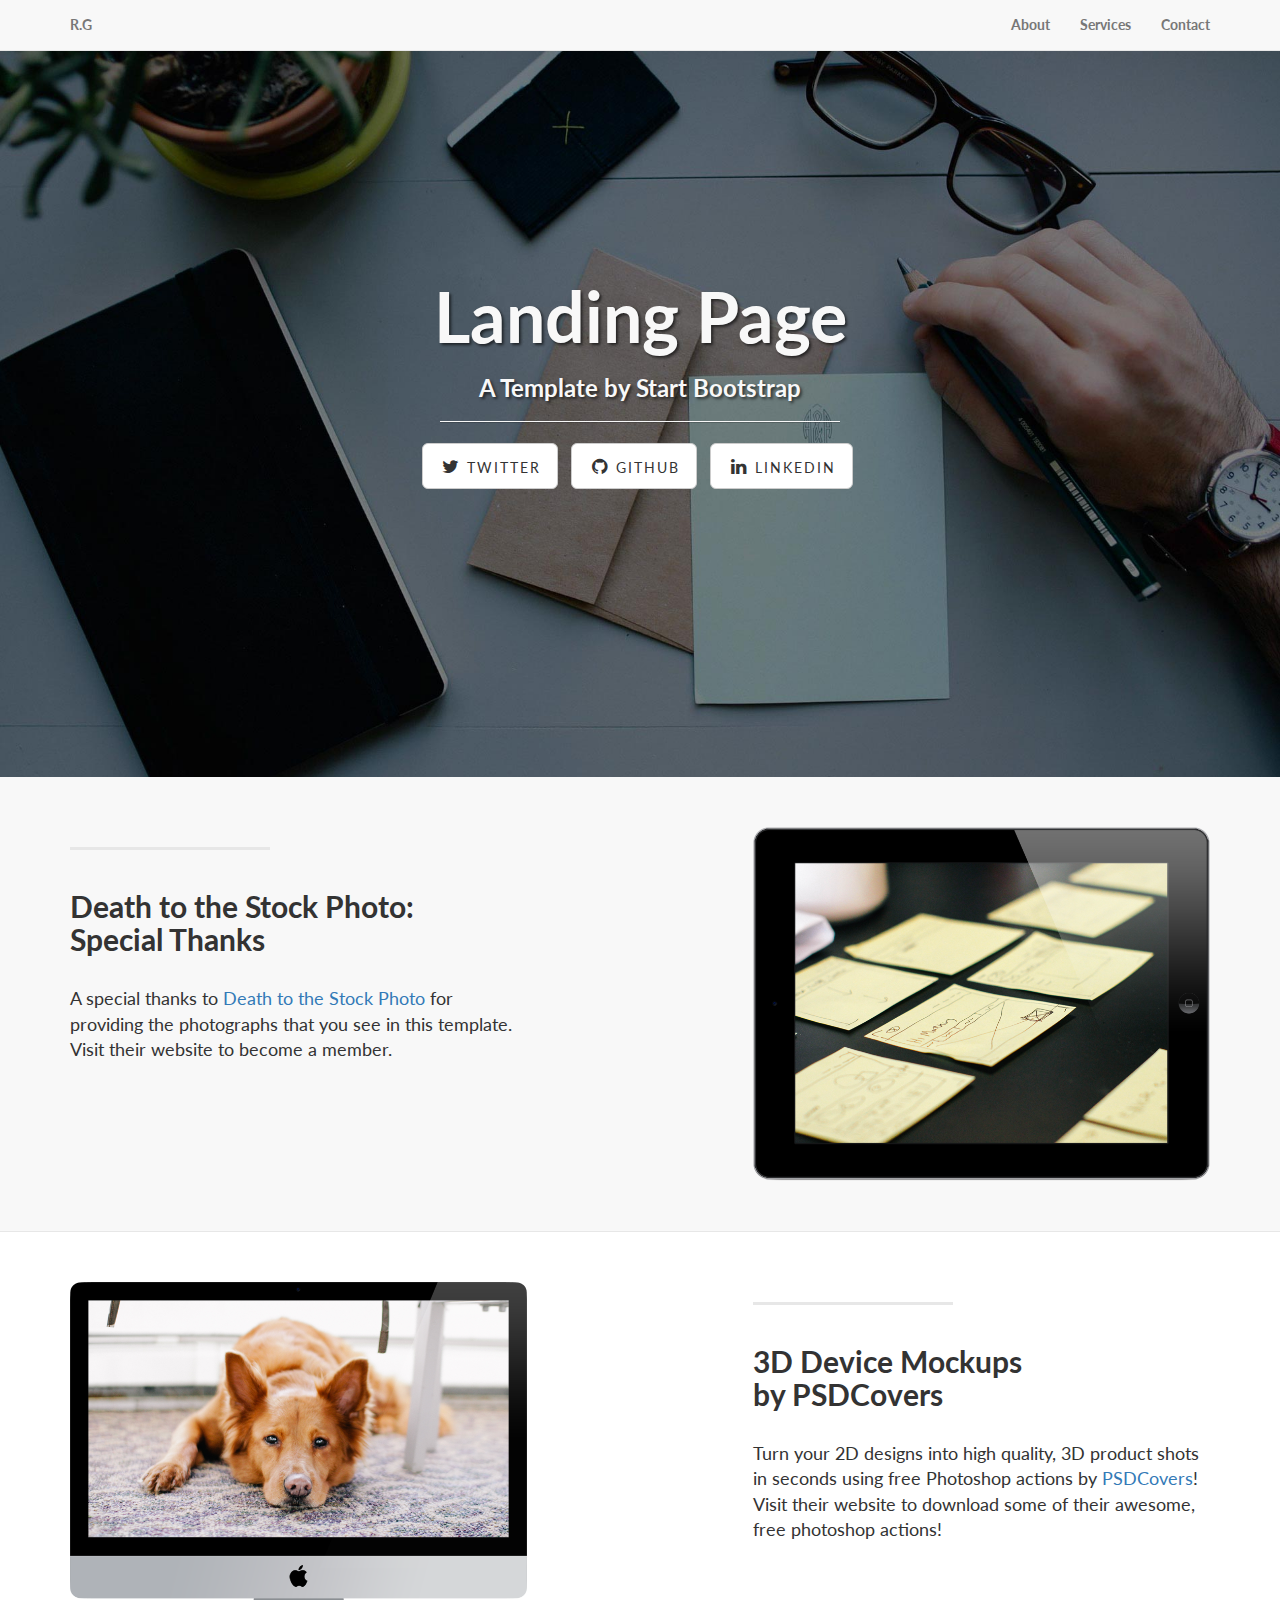
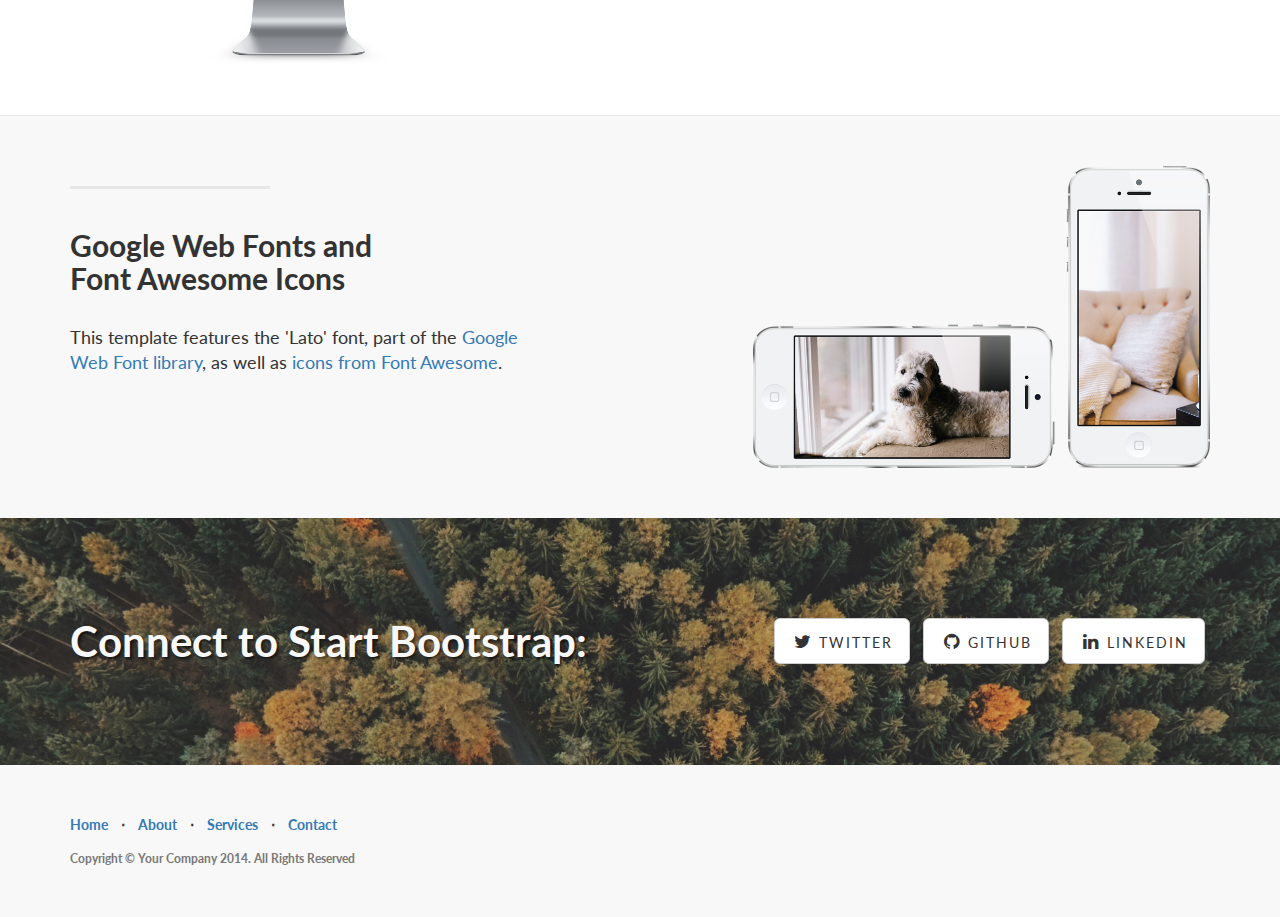
==== index.html @ 54e09ab8 "Dir change" ====
<!DOCTYPE html>
<html lang="en">

<head>

    <meta charset="utf-8">
    <meta http-equiv="X-UA-Compatible" content="IE=edge">
    <meta name="viewport" content="width=device-width, initial-scale=1">
    <meta name="description" content="">
    <meta name="author" content="">

    <title>Revolution Geospatial</title>

    <!-- Bootstrap Core CSS -->
    <link href="css/bootstrap.min.css" rel="stylesheet">

    <!-- Custom CSS -->
    <link href="css/landing-page.css" rel="stylesheet">

    <!-- Custom Fonts -->
    <link href="font-awesome/css/font-awesome.min.css" rel="stylesheet" type="text/css">
    <link href="https://fonts.googleapis.com/css?family=Lato:300,400,700,300italic,400italic,700italic" rel="stylesheet" type="text/css">

    <!-- HTML5 Shim and Respond.js IE8 support of HTML5 elements and media queries -->
    <!-- WARNING: Respond.js doesn't work if you view the page via file:// -->
    <!--[if lt IE 9]>
        <script src="https://oss.maxcdn.com/libs/html5shiv/3.7.0/html5shiv.js"></script>
        <script src="https://oss.maxcdn.com/libs/respond.js/1.4.2/respond.min.js"></script>
    <![endif]-->

</head>

<body>

    <!-- Navigation -->
    <nav class="navbar navbar-default navbar-fixed-top topnav" role="navigation">
        <div class="container topnav">
            <!-- Brand and toggle get grouped for better mobile display -->
            <div class="navbar-header">
                <button type="button" class="navbar-toggle" data-toggle="collapse" data-target="#bs-example-navbar-collapse-1">
                    <span class="sr-only">Toggle navigation</span>
                    <span class="icon-bar"></span>
                    <span class="icon-bar"></span>
                    <span class="icon-bar"></span>
                </button>
                <a class="navbar-brand topnav" href="#">R.G</a>
            </div>
            <!-- Collect the nav links, forms, and other content for toggling -->
            <div class="collapse navbar-collapse" id="bs-example-navbar-collapse-1">
                <ul class="nav navbar-nav navbar-right">
                    <li>
                        <a href="#about">About</a>
                    </li>
                    <li>
                        <a href="#services">Services</a>
                    </li>
                    <li>
                        <a href="#contact">Contact</a>
                    </li>
                </ul>
            </div>
            <!-- /.navbar-collapse -->
        </div>
        <!-- /.container -->
    </nav>


    <!-- Header -->
    <a name="about"></a>
    <div class="intro-header">
        <div class="container">

            <div class="row">
                <div class="col-lg-12">
                    <div class="intro-message">
                        <h1>Landing Page</h1>
                        <h3>A Template by Start Bootstrap</h3>
                        <hr class="intro-divider">
                        <ul class="list-inline intro-social-buttons">
                            <li>
                                <a href="https://twitter.com/SBootstrap" class="btn btn-default btn-lg"><i class="fa fa-twitter fa-fw"></i> <span class="network-name">Twitter</span></a>
                            </li>
                            <li>
                                <a href="https://github.com/IronSummitMedia/startbootstrap" class="btn btn-default btn-lg"><i class="fa fa-github fa-fw"></i> <span class="network-name">Github</span></a>
                            </li>
                            <li>
                                <a href="#" class="btn btn-default btn-lg"><i class="fa fa-linkedin fa-fw"></i> <span class="network-name">Linkedin</span></a>
                            </li>
                        </ul>
                    </div>
                </div>
            </div>

        </div>
        <!-- /.container -->

    </div>
    <!-- /.intro-header -->

    <!-- Page Content -->

	<a  name="services"></a>
    <div class="content-section-a">

        <div class="container">
            <div class="row">
                <div class="col-lg-5 col-sm-6">
                    <hr class="section-heading-spacer">
                    <div class="clearfix"></div>
                    <h2 class="section-heading">Death to the Stock Photo:<br>Special Thanks</h2>
                    <p class="lead">A special thanks to <a target="_blank" href="http://join.deathtothestockphoto.com/">Death to the Stock Photo</a> for providing the photographs that you see in this template. Visit their website to become a member.</p>
                </div>
                <div class="col-lg-5 col-lg-offset-2 col-sm-6">
                    <img class="img-responsive" src="img/ipad.png" alt="">
                </div>
            </div>

        </div>
        <!-- /.container -->

    </div>
    <!-- /.content-section-a -->

    <div class="content-section-b">

        <div class="container">

            <div class="row">
                <div class="col-lg-5 col-lg-offset-1 col-sm-push-6  col-sm-6">
                    <hr class="section-heading-spacer">
                    <div class="clearfix"></div>
                    <h2 class="section-heading">3D Device Mockups<br>by PSDCovers</h2>
                    <p class="lead">Turn your 2D designs into high quality, 3D product shots in seconds using free Photoshop actions by <a target="_blank" href="http://www.psdcovers.com/">PSDCovers</a>! Visit their website to download some of their awesome, free photoshop actions!</p>
                </div>
                <div class="col-lg-5 col-sm-pull-6  col-sm-6">
                    <img class="img-responsive" src="img/dog.png" alt="">
                </div>
            </div>

        </div>
        <!-- /.container -->

    </div>
    <!-- /.content-section-b -->

    <div class="content-section-a">

        <div class="container">

            <div class="row">
                <div class="col-lg-5 col-sm-6">
                    <hr class="section-heading-spacer">
                    <div class="clearfix"></div>
                    <h2 class="section-heading">Google Web Fonts and<br>Font Awesome Icons</h2>
                    <p class="lead">This template features the 'Lato' font, part of the <a target="_blank" href="http://www.google.com/fonts">Google Web Font library</a>, as well as <a target="_blank" href="http://fontawesome.io">icons from Font Awesome</a>.</p>
                </div>
                <div class="col-lg-5 col-lg-offset-2 col-sm-6">
                    <img class="img-responsive" src="img/phones.png" alt="">
                </div>
            </div>

        </div>
        <!-- /.container -->

    </div>
    <!-- /.content-section-a -->

	<a  name="contact"></a>
    <div class="banner">

        <div class="container">

            <div class="row">
                <div class="col-lg-6">
                    <h2>Connect to Start Bootstrap:</h2>
                </div>
                <div class="col-lg-6">
                    <ul class="list-inline banner-social-buttons">
                        <li>
                            <a href="https://twitter.com/SBootstrap" class="btn btn-default btn-lg"><i class="fa fa-twitter fa-fw"></i> <span class="network-name">Twitter</span></a>
                        </li>
                        <li>
                            <a href="https://github.com/IronSummitMedia/startbootstrap" class="btn btn-default btn-lg"><i class="fa fa-github fa-fw"></i> <span class="network-name">Github</span></a>
                        </li>
                        <li>
                            <a href="#" class="btn btn-default btn-lg"><i class="fa fa-linkedin fa-fw"></i> <span class="network-name">Linkedin</span></a>
                        </li>
                    </ul>
                </div>
            </div>

        </div>
        <!-- /.container -->

    </div>
    <!-- /.banner -->

    <!-- Footer -->
    <footer>
        <div class="container">
            <div class="row">
                <div class="col-lg-12">
                    <ul class="list-inline">
                        <li>
                            <a href="#">Home</a>
                        </li>
                        <li class="footer-menu-divider">&sdot;</li>
                        <li>
                            <a href="#about">About</a>
                        </li>
                        <li class="footer-menu-divider">&sdot;</li>
                        <li>
                            <a href="#services">Services</a>
                        </li>
                        <li class="footer-menu-divider">&sdot;</li>
                        <li>
                            <a href="#contact">Contact</a>
                        </li>
                    </ul>
                    <p class="copyright text-muted small">Copyright &copy; Your Company 2014. All Rights Reserved</p>
                </div>
            </div>
        </div>
    </footer>

    <!-- jQuery -->
    <script src="js/jquery.js"></script>

    <!-- Bootstrap Core JavaScript -->
    <script src="js/bootstrap.min.js"></script>

</body>

</html>
---- css/landing-page.css ----
/*
 * Start Bootstrap - Landing Page (http://startbootstrap.com/)
 * Copyright 2013-2016 Start Bootstrap
 * Licensed under MIT (https://github.com/BlackrockDigital/startbootstrap/blob/gh-pages/LICENSE)
 */

body,
html {
    width: 100%;
    height: 100%;
}

body,
h1,
h2,
h3,
h4,
h5,
h6 {
    font-family: "Lato","Helvetica Neue",Helvetica,Arial,sans-serif;
    font-weight: 700;
}

.topnav {
    font-size: 14px;
}

.lead {
    font-size: 18px;
    font-weight: 400;
}

.intro-header {
    padding-top: 50px; /* If you're making other pages, make sure there is 50px of padding to make sure the navbar doesn't overlap content! */
    padding-bottom: 50px;
    text-align: center;
    color: #f8f8f8;
    background: url(../img/intro-bg.jpg) no-repeat center center;
    background-size: cover;
}

.intro-message {
    position: relative;
    padding-top: 20%;
    padding-bottom: 20%;
}

.intro-message > h1 {
    margin: 0;
    text-shadow: 2px 2px 3px rgba(0,0,0,0.6);
    font-size: 5em;
}

.intro-divider {
    width: 400px;
    border-top: 1px solid #f8f8f8;
    border-bottom: 1px solid rgba(0,0,0,0.2);
}

.intro-message > h3 {
    text-shadow: 2px 2px 3px rgba(0,0,0,0.6);
}

@media(max-width:767px) {
    .intro-message {
        padding-bottom: 15%;
    }

    .intro-message > h1 {
        font-size: 3em;
    }

    ul.intro-social-buttons > li {
        display: block;
        margin-bottom: 20px;
        padding: 0;
    }

    ul.intro-social-buttons > li:last-child {
        margin-bottom: 0;
    }

    .intro-divider {
        width: 100%;
    }
}

.network-name {
    text-transform: uppercase;
    font-size: 14px;
    font-weight: 400;
    letter-spacing: 2px;
}

.content-section-a {
    padding: 50px 0;
    background-color: #f8f8f8;
}

.content-section-b {
    padding: 50px 0;
    border-top: 1px solid #e7e7e7;
    border-bottom: 1px solid #e7e7e7;
}

.section-heading {
    margin-bottom: 30px;
}

.section-heading-spacer {
    float: left;
    width: 200px;
    border-top: 3px solid #e7e7e7;
}

.banner {
    padding: 100px 0;
    color: #f8f8f8;
    background: url(../img/banner-bg.jpg) no-repeat center center;
    background-size: cover;
}

.banner h2 {
    margin: 0;
    text-shadow: 2px 2px 3px rgba(0,0,0,0.6);
    font-size: 3em;
}

.banner ul {
    margin-bottom: 0;
}

.banner-social-buttons {
    float: right;
    margin-top: 0;
}

@media(max-width:1199px) {
    ul.banner-social-buttons {
        float: left;
        margin-top: 15px;
    }
}

@media(max-width:767px) {
    .banner h2 {
        margin: 0;
        text-shadow: 2px 2px 3px rgba(0,0,0,0.6);
        font-size: 3em;
    }

    ul.banner-social-buttons > li {
        display: block;
        margin-bottom: 20px;
        padding: 0;
    }

    ul.banner-social-buttons > li:last-child {
        margin-bottom: 0;
    }
}

footer {
    padding: 50px 0;
    background-color: #f8f8f8;
}

p.copyright {
    margin: 15px 0 0;
}
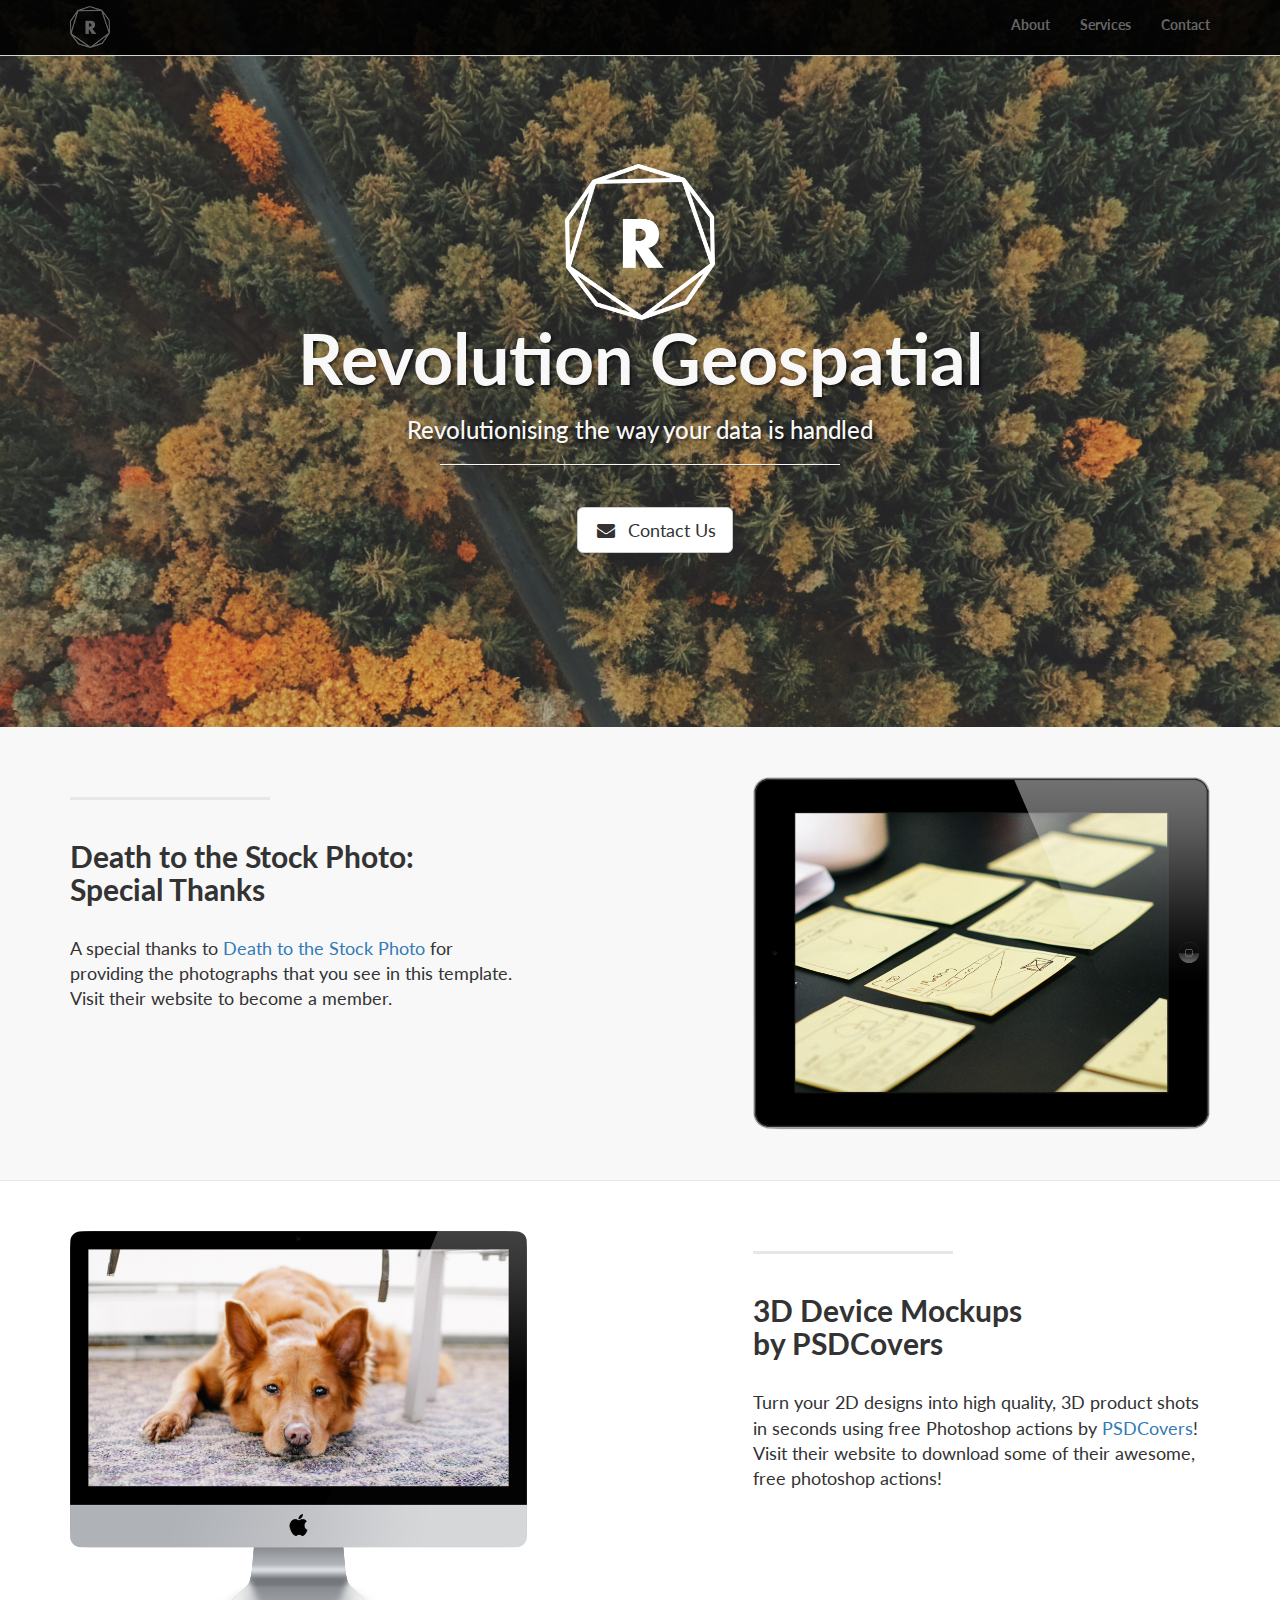
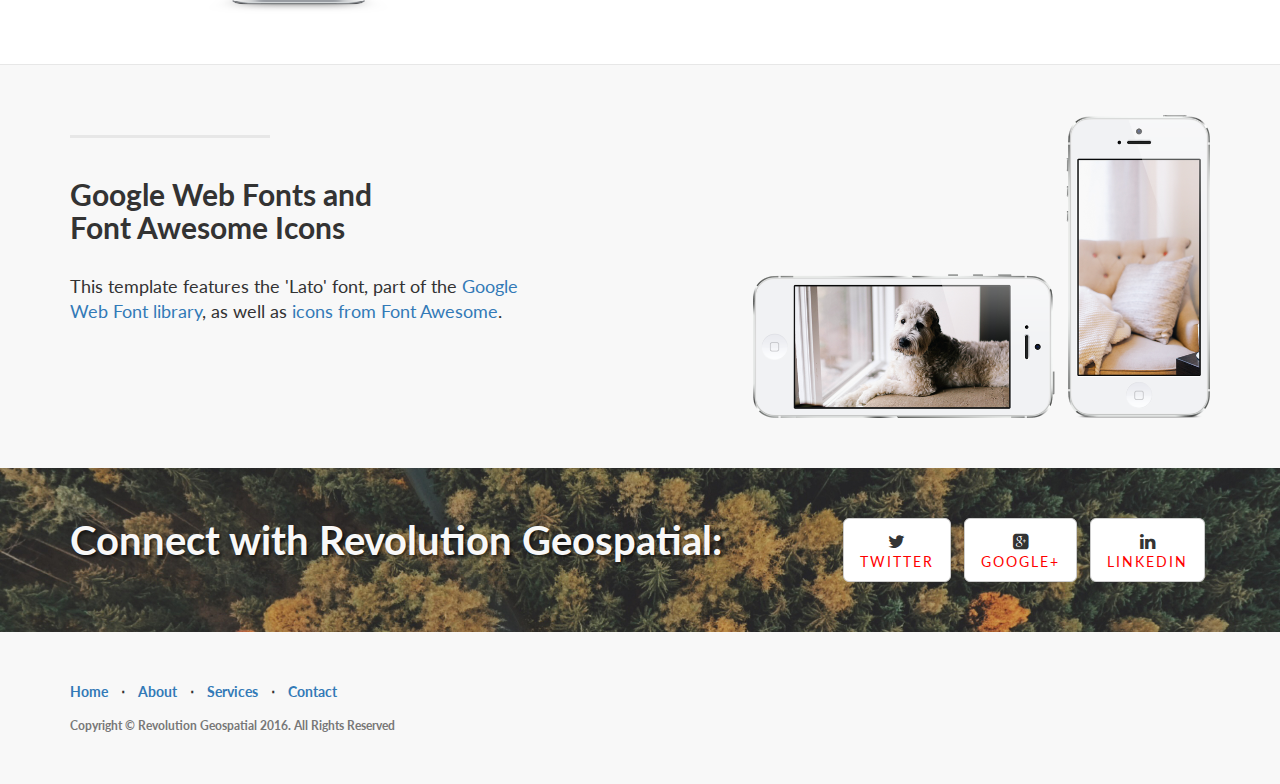
==== commit aa75d356: "Website update" ====
--- a/index.html
+++ b/index.html
@@ -43,7 +43,7 @@
                     <span class="icon-bar"></span>
                     <span class="icon-bar"></span>
                 </button>
-                <a class="navbar-brand topnav" href="#">R.G</a>
+              <a class="navbar-brand topnav" href="#"><img src="img/Logo_Navbar.png" alt="nav logo" style="width: 40px; margin-top: -9px; color: white;"></a>
             </div>
             <!-- Collect the nav links, forms, and other content for toggling -->
             <div class="collapse navbar-collapse" id="bs-example-navbar-collapse-1">
@@ -73,20 +73,63 @@
             <div class="row">
                 <div class="col-lg-12">
                     <div class="intro-message">
-                        <h1>Landing Page</h1>
-                        <h3>A Template by Start Bootstrap</h3>
+
+                        <img src="img/Logo_White.png" style="width:150px; height:150xp">
+
+                        <h1>Revolution Geospatial</h1>
+
+                        <h3>Revolutionising the way your data is handled</h3>
+
                         <hr class="intro-divider">
-                        <ul class="list-inline intro-social-buttons">
-                            <li>
-                                <a href="https://twitter.com/SBootstrap" class="btn btn-default btn-lg"><i class="fa fa-twitter fa-fw"></i> <span class="network-name">Twitter</span></a>
-                            </li>
-                            <li>
-                                <a href="https://github.com/IronSummitMedia/startbootstrap" class="btn btn-default btn-lg"><i class="fa fa-github fa-fw"></i> <span class="network-name">Github</span></a>
-                            </li>
-                            <li>
-                                <a href="#" class="btn btn-default btn-lg"><i class="fa fa-linkedin fa-fw"></i> <span class="network-name">Linkedin</span></a>
-                            </li>
-                        </ul>
+
+                        <div class="container">
+                          <div class="row">
+                            <div class="contact-button">
+                              <h1 class="text-center"><a href="#myModal" role="button" class="btn btn-default btn-lg" data-toggle="modal"><i class="fa fa-envelope fa-fw" style="margin-right: 10px;"></i>Contact Us</a></h1>
+                            </div>
+                          </div>
+                        </div>
+
+                      <!-- Contact Modal -->
+
+                        <div id="myModal" class="modal fade" tabindex="-1" role="dialog" aria-labelledby="myModalLabel" aria-hidden="true">
+                          <div class="modal-dialog">
+                            <div class="modal-content">
+                              <div class="modal-header">
+                                <button type="button" class="close" data-dismiss="modal" aria-hidden="true">×</button>
+                                <h3 id="myModalLabel">We'd Love to Hear From You</h3>
+                              </div>
+                              <div class="modal-body">
+                                <form action="https://formspree.io/your@email.com" method="POST" class="form-horizontal col-sm-12">
+                                  <div class="form-group">
+                                    <label><span>Name</span></label>
+                                    <input type="text" placeholder="Your Name" name="name" >
+                                  </div>
+                                  <div class="form-group">
+                                    <label><span>Email</span></label>
+                                    <input type="text" placeholder="Your Email" name="name">
+                                  </div>
+                                  <div class="form-group">
+                                    <label><span>Phone</span></label>
+                                    <input type="text" placeholder="Your Number" name="name">
+                                  </div>
+                                  <div class="form-group">
+                                    <label><span>How Can We Help</span></label>
+                                    <textarea class="form-control" placeholder="Your message here.." data-placement="top" data-trigger="manual"></textarea>
+                                  </div>
+                                  <input type="submit" value="Send">
+                                </form>
+                              </div>
+                            <div class="modal-footer">
+                              <button class="btn" data-dismiss="modal" aria-hidden="true">Cancel</button>
+                            </div>
+
+                      <!-- ./Contact Modal -->
+
+                          </div>
+                        </div>
+                      </div>
+
                     </div>
                 </div>
             </div>
@@ -171,20 +214,20 @@
         <div class="container">
 
             <div class="row">
-                <div class="col-lg-6">
-                    <h2>Connect to Start Bootstrap:</h2>
-                </div>
-                <div class="col-lg-6">
+                <div class="col-lg-7">
+                    <h2>Connect with Revolution Geospatial:</h2>
+                </div>
+                <div class="col-lg-5">
                     <ul class="list-inline banner-social-buttons">
-                        <li>
-                            <a href="https://twitter.com/SBootstrap" class="btn btn-default btn-lg"><i class="fa fa-twitter fa-fw"></i> <span class="network-name">Twitter</span></a>
-                        </li>
-                        <li>
-                            <a href="https://github.com/IronSummitMedia/startbootstrap" class="btn btn-default btn-lg"><i class="fa fa-github fa-fw"></i> <span class="network-name">Github</span></a>
-                        </li>
-                        <li>
-                            <a href="#" class="btn btn-default btn-lg"><i class="fa fa-linkedin fa-fw"></i> <span class="network-name">Linkedin</span></a>
-                        </li>
+                      <li>
+                          <a href="https://twitter.com/SBootstrap" class="btn btn-default btn-lg"><i class="fa fa-twitter fa-fw"></i> <span class="network-name">Twitter</span></a>
+                      </li>
+                      <li>
+                          <a href="#" class="btn btn-default btn-lg"><i class="fa fa-google-plus-square fa-fw" aria-hidden="true"></i> <span class="network-name">Google+</span></a>
+                      </li>
+                      <li>
+                          <a href="#" class="btn btn-default btn-lg"><i class="fa fa-linkedin fa-fw"></i> <span class="network-name">Linkedin</span></a>
+                      </li>
                     </ul>
                 </div>
             </div>
@@ -217,7 +260,7 @@
                             <a href="#contact">Contact</a>
                         </li>
                     </ul>
-                    <p class="copyright text-muted small">Copyright &copy; Your Company 2014. All Rights Reserved</p>
+                    <p class="copyright text-muted small">Copyright &copy; Revolution Geospatial 2016. All Rights Reserved</p>
                 </div>
             </div>
         </div>
--- a/css/landing-page.css
+++ b/css/landing-page.css
@@ -13,7 +13,7 @@
 body,
 h1,
 h2,
-h3,
+h3
 h4,
 h5,
 h6 {
@@ -23,6 +23,10 @@
 
 .topnav {
     font-size: 14px;
+    background-color: #000;
+    opacity: 0.9;
+    filter: alpha(opacity=30); /* For IE8 and earlier */ ;
+    padding-bottom: 2.5px;
 }
 
 .lead {
@@ -35,14 +39,14 @@
     padding-bottom: 50px;
     text-align: center;
     color: #f8f8f8;
-    background: url(../img/intro-bg.jpg) no-repeat center center;
+    background: url(../img/banner-bg.jpg) no-repeat center center;
     background-size: cover;
 }
 
 .intro-message {
     position: relative;
-    padding-top: 20%;
-    padding-bottom: 20%;
+    padding-top: 10%;
+    padding-bottom: 10%;
 }
 
 .intro-message > h1 {
@@ -114,7 +118,7 @@
 }
 
 .banner {
-    padding: 100px 0;
+    padding: 50px 0;
     color: #f8f8f8;
     background: url(../img/banner-bg.jpg) no-repeat center center;
     background-size: cover;
@@ -123,7 +127,7 @@
 .banner h2 {
     margin: 0;
     text-shadow: 2px 2px 3px rgba(0,0,0,0.6);
-    font-size: 3em;
+    font-size: 2.85em;
 }
 
 .banner ul {
@@ -146,7 +150,7 @@
     .banner h2 {
         margin: 0;
         text-shadow: 2px 2px 3px rgba(0,0,0,0.6);
-        font-size: 3em;
+        font-size: 2.85em;
     }
 
     ul.banner-social-buttons > li {
@@ -168,3 +172,21 @@
 p.copyright {
     margin: 15px 0 0;
 }
+
+/** Modual **/
+
+#myModal {
+  color: #000
+}
+
+#myModalLabel {
+	   font-size:30px;
+   }
+   form {
+     display: block;
+
+   }
+   span {
+     display:block;
+     color: red;
+   }
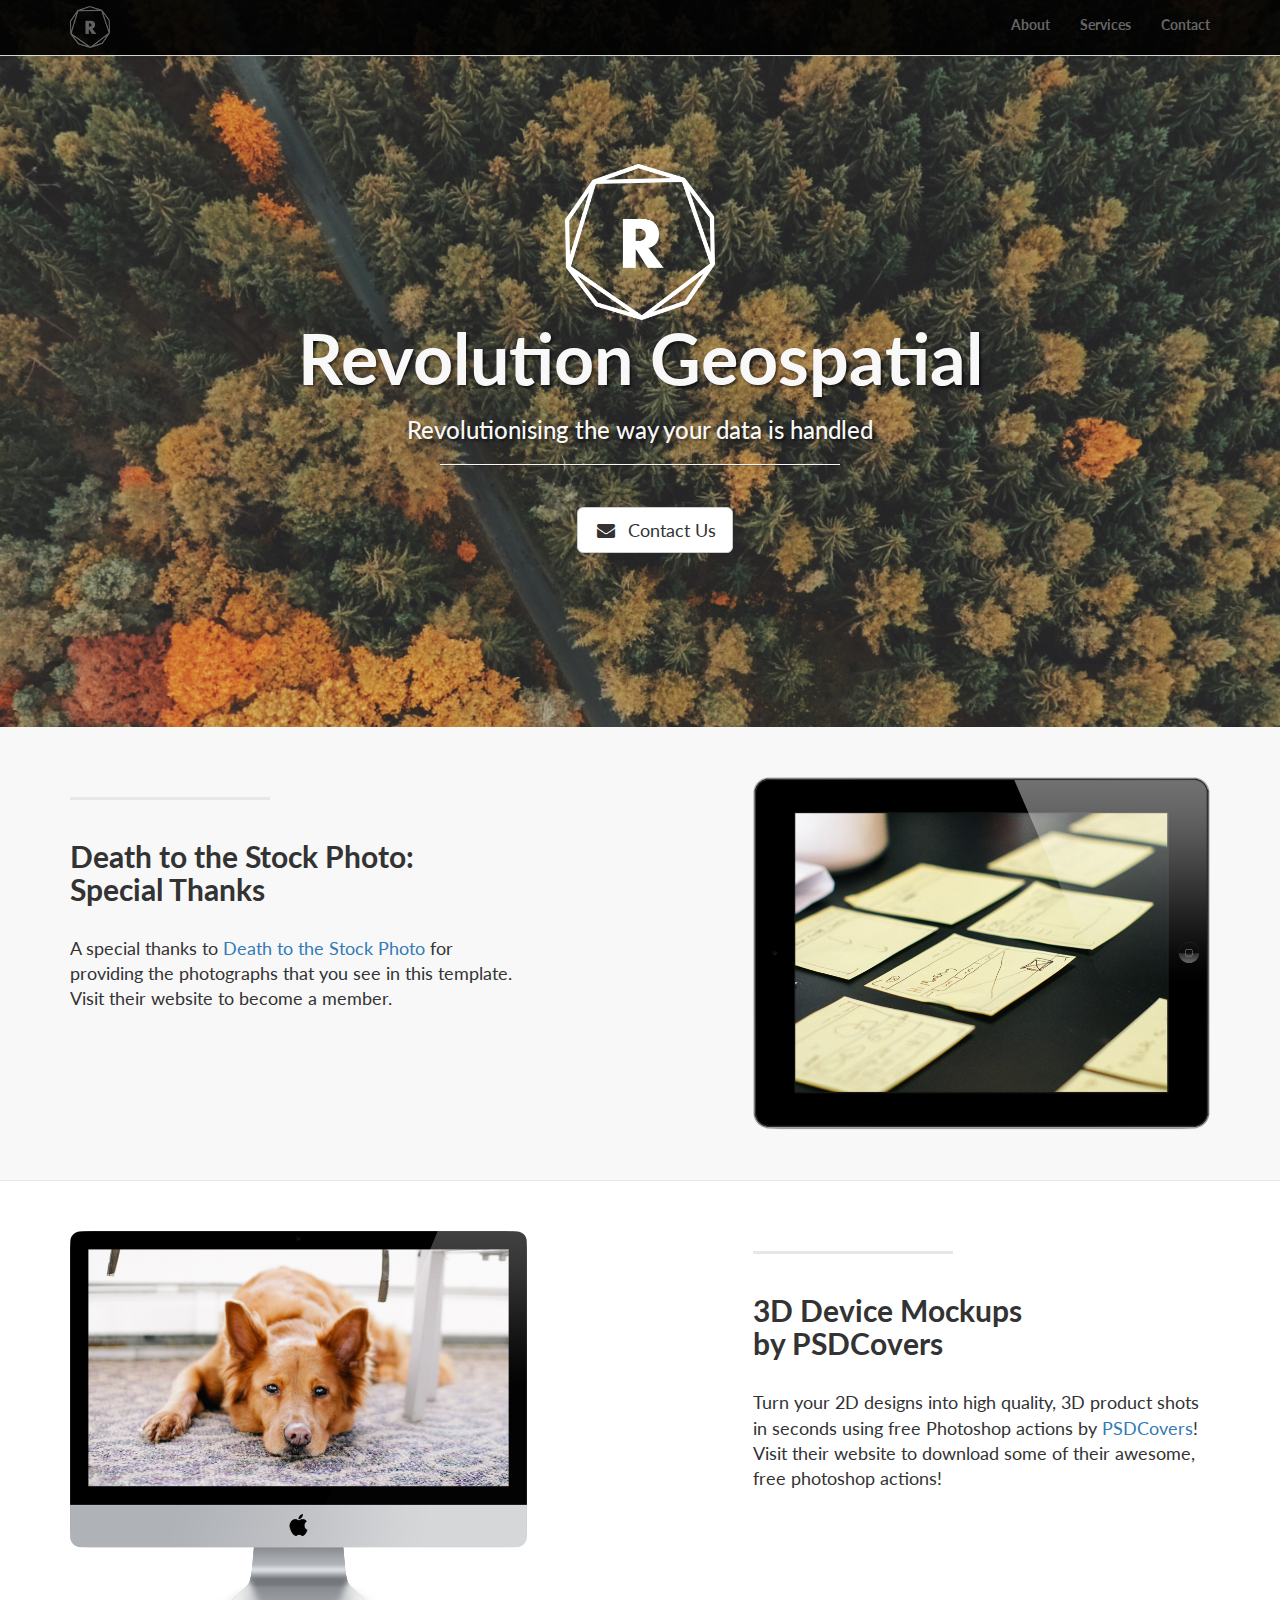
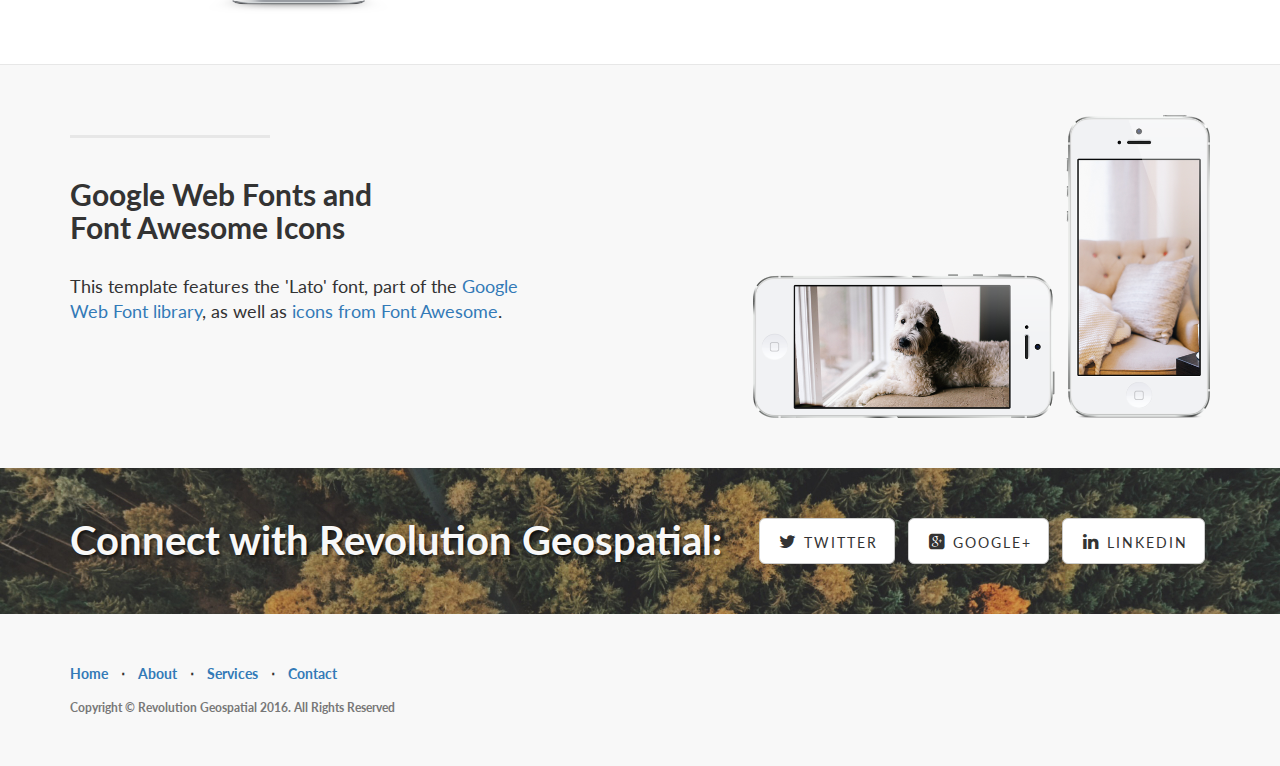
==== commit ef657e63: "update" ====
--- a/index.html
+++ b/index.html
@@ -92,6 +92,7 @@
 
                       <!-- Contact Modal -->
 
+                      <section>
                         <div id="myModal" class="modal fade" tabindex="-1" role="dialog" aria-labelledby="myModalLabel" aria-hidden="true">
                           <div class="modal-dialog">
                             <div class="modal-content">
@@ -101,28 +102,40 @@
                               </div>
                               <div class="modal-body">
                                 <form action="https://formspree.io/your@email.com" method="POST" class="form-horizontal col-sm-12">
-                                  <div class="form-group">
-                                    <label><span>Name</span></label>
-                                    <input type="text" placeholder="Your Name" name="name" >
+
+                                  <div class="contact-info-group">
+
+                                    <label><span>First Name</span>
+                                    <input type="text" placeholder="John" name="name"></label>
+
+                                    <label><span>Last Name</span>
+                                    <input type="text" placeholder="Smith" name="name"></label>
+
+
+                                    <label><span>Email</span>
+                                    <input type="text" placeholder="user@email.com" name="name"></label>
+
+                                    <label><span>Phone</span>
+                                    <input type="text" placeholder="123-456-789" name="name"></label>
+
                                   </div>
-                                  <div class="form-group">
-                                    <label><span>Email</span></label>
-                                    <input type="text" placeholder="Your Email" name="name">
+
+                                    <label><span class="text-area">How Can We Help</span></label>
+                                    <textarea placeholder="Your message here.." data-placement="top" data-trigger="manual"></textarea></label>
+
+                                  <div class="submit-button">
+                                    <input type="submit" value="Send">
                                   </div>
-                                  <div class="form-group">
-                                    <label><span>Phone</span></label>
-                                    <input type="text" placeholder="Your Number" name="name">
-                                  </div>
-                                  <div class="form-group">
-                                    <label><span>How Can We Help</span></label>
-                                    <textarea class="form-control" placeholder="Your message here.." data-placement="top" data-trigger="manual"></textarea>
-                                  </div>
-                                  <input type="submit" value="Send">
+
                                 </form>
+
                               </div>
+
                             <div class="modal-footer">
                               <button class="btn" data-dismiss="modal" aria-hidden="true">Cancel</button>
                             </div>
+
+                          </section>
 
                       <!-- ./Contact Modal -->
 
--- a/css/landing-page.css
+++ b/css/landing-page.css
@@ -175,18 +175,52 @@
 
 /** Modual **/
 
+
 #myModal {
+  margin: 0 auto 50px;
+  font-family: "Lato","Helvetica Neue",Helvetica,Arial,sans-serif;
+  font-weight: 700;
   color: #000
 }
 
 #myModalLabel {
-	   font-size:30px;
+  font-size:30px;
+}
+
+#myModal label {
+  display:block;
+  margin: 20px 20px auto 2%;
+  float: left;
+  width: auto;
+  margin-right: 2%;
+}
+
+#myModal text-area {
+  color: red;
+}
+
+#myModal span {
+  display: block;
+     }
+
+#myModal .text-area {
+  margin-top: 50px;
+  width: 100%;
+  height: 10em;
+}
+
+#myModal submit-button {
+  margin-top: 50px;
+}
+
+/*
+form {
+     margin: 0 auto 100px;
    }
-   form {
-     display: block;
-
-   }
-   span {
-     display:block;
-     color: red;
-   }
+
+/*
+     input, textarea {
+       border: 3px solid;
+       width: 100%;
+     }
+*/
